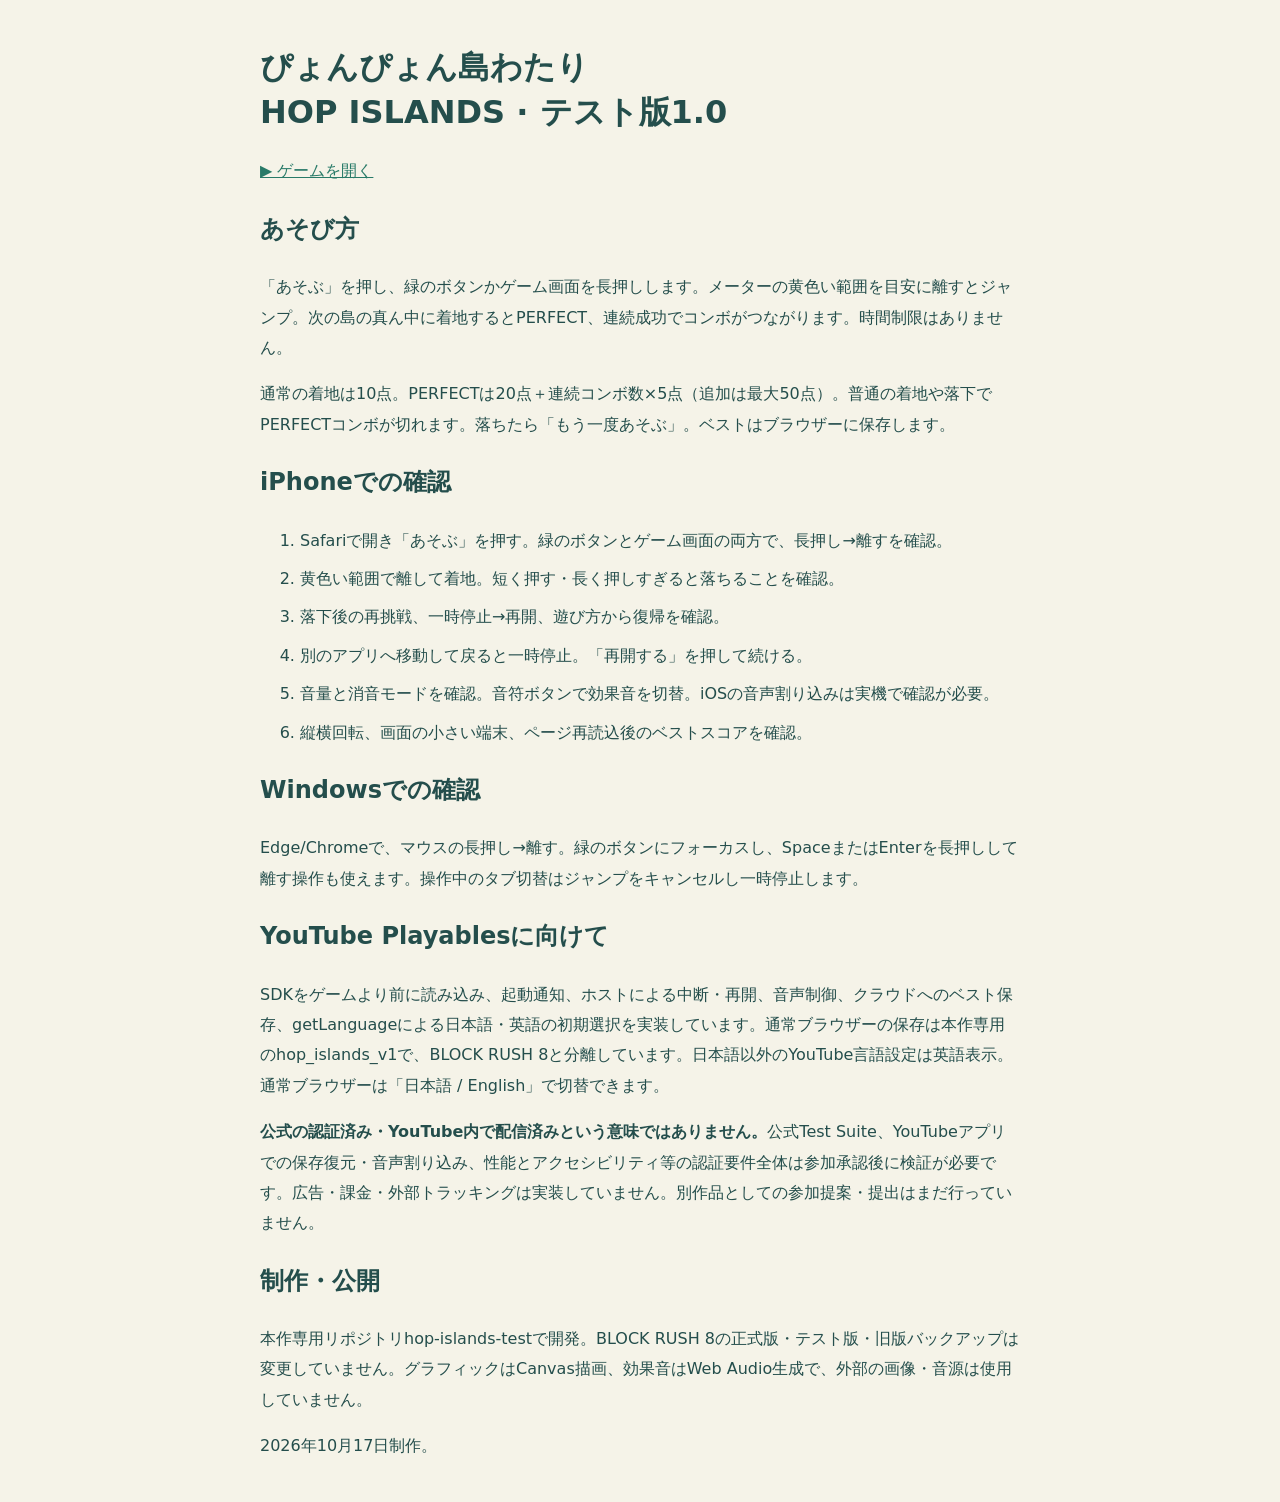
==== GUIDE.html @ eb9b7465 "Add playable Hop Islands prototype with mobile hold-and-release controls" ====
<!doctype html><html lang="ja"><meta charset="utf-8"><meta name="viewport" content="width=device-width,initial-scale=1"><title>ぴょんぴょん島わたり — テストガイド</title><style>body{max-width:760px;padding:24px;margin:auto;background:#f5f3e8;color:#244e4c;font:16px/1.9 system-ui}h1{line-height:1.4}a{color:#287a68}li{margin-bottom:8px}</style><h1>ぴょんぴょん島わたり<br>HOP ISLANDS · テスト版1.0</h1><p><a href="index.html">▶ ゲームを開く</a></p><h2>あそび方</h2><p>「あそぶ」を押し、緑のボタンかゲーム画面を長押しします。メーターの黄色い範囲を目安に離すとジャンプ。次の島の真ん中に着地するとPERFECT、連続成功でコンボがつながります。時間制限はありません。</p><p>通常の着地は10点。PERFECTは20点＋連続コンボ数×5点（追加は最大50点）。普通の着地や落下でPERFECTコンボが切れます。落ちたら「もう一度あそぶ」。ベストはブラウザーに保存します。</p><h2>iPhoneでの確認</h2><ol><li>Safariで開き「あそぶ」を押す。緑のボタンとゲーム画面の両方で、長押し→離すを確認。</li><li>黄色い範囲で離して着地。短く押す・長く押しすぎると落ちることを確認。</li><li>落下後の再挑戦、一時停止→再開、遊び方から復帰を確認。</li><li>別のアプリへ移動して戻ると一時停止。「再開する」を押して続ける。</li><li>音量と消音モードを確認。音符ボタンで効果音を切替。iOSの音声割り込みは実機で確認が必要。</li><li>縦横回転、画面の小さい端末、ページ再読込後のベストスコアを確認。</li></ol><h2>Windowsでの確認</h2><p>Edge/Chromeで、マウスの長押し→離す。緑のボタンにフォーカスし、SpaceまたはEnterを長押しして離す操作も使えます。操作中のタブ切替はジャンプをキャンセルし一時停止します。</p><h2>YouTube Playablesに向けて</h2><p>SDKをゲームより前に読み込み、起動通知、ホストによる中断・再開、音声制御、クラウドへのベスト保存、getLanguageによる日本語・英語の初期選択を実装しています。通常ブラウザーの保存は本作専用のhop_islands_v1で、BLOCK RUSH 8と分離しています。日本語以外のYouTube言語設定は英語表示。通常ブラウザーは「日本語 / English」で切替できます。</p><p><b>公式の認証済み・YouTube内で配信済みという意味ではありません。</b>公式Test Suite、YouTubeアプリでの保存復元・音声割り込み、性能とアクセシビリティ等の認証要件全体は参加承認後に検証が必要です。広告・課金・外部トラッキングは実装していません。別作品としての参加提案・提出はまだ行っていません。</p><h2>制作・公開</h2><p>本作専用リポジトリhop-islands-testで開発。BLOCK RUSH 8の正式版・テスト版・旧版バックアップは変更していません。グラフィックはCanvas描画、効果音はWeb Audio生成で、外部の画像・音源は使用していません。</p><p>2026年10月17日制作。</p></html>
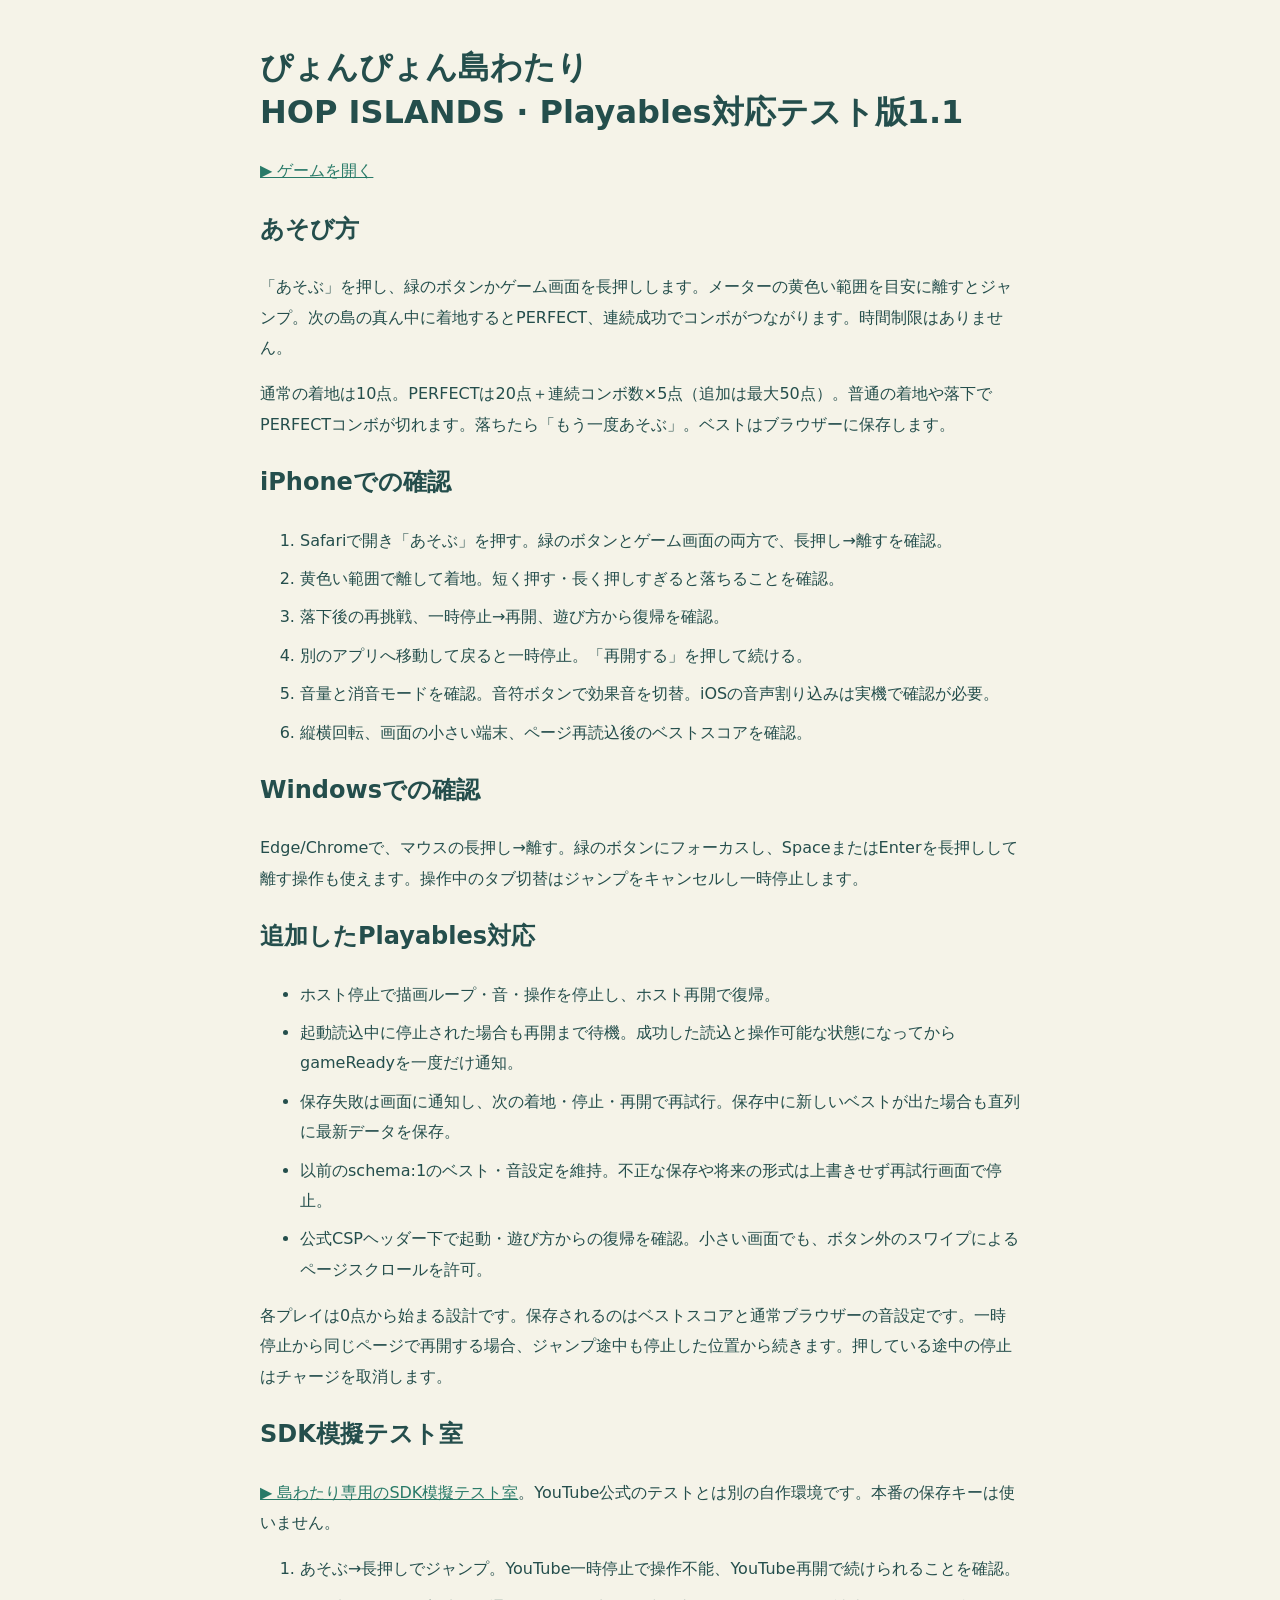
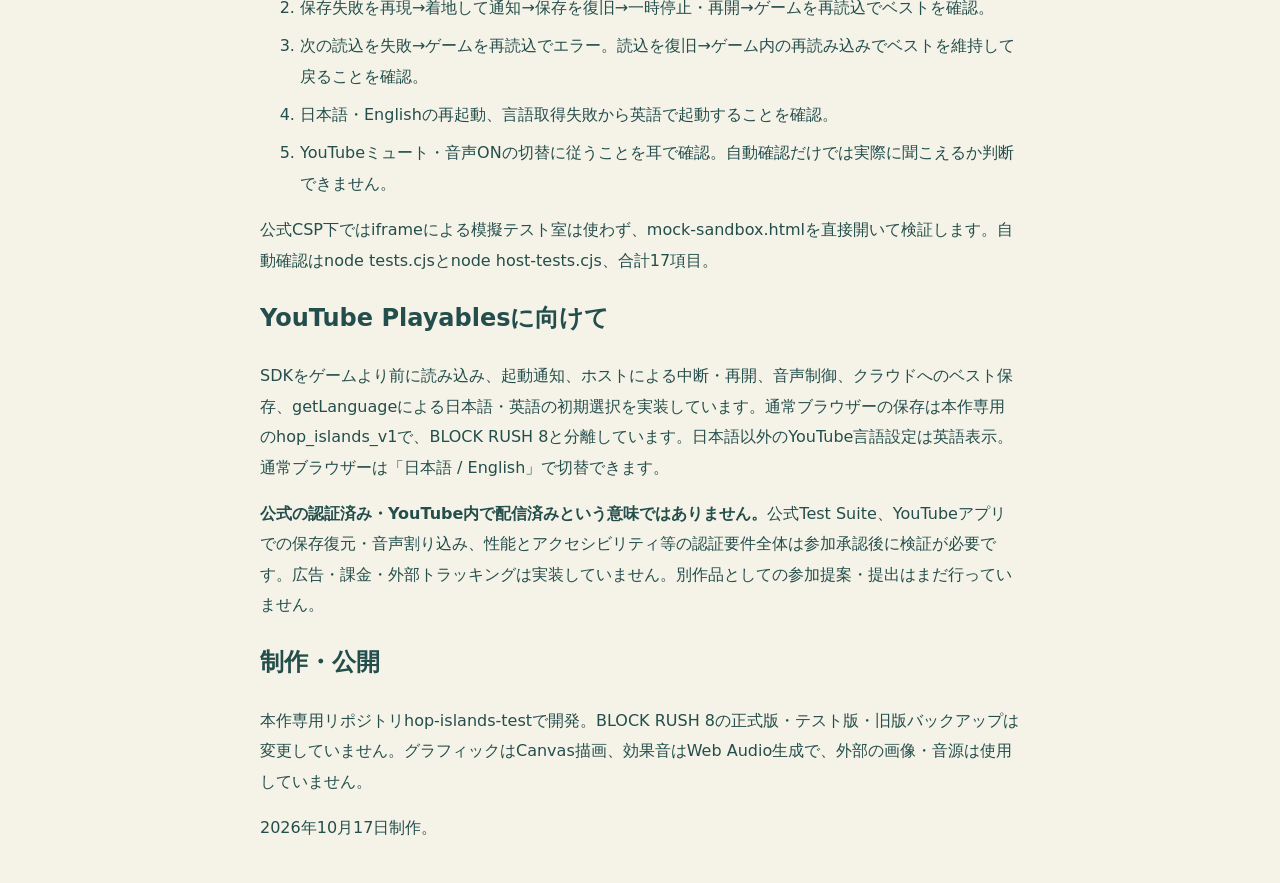
==== commit d8f13cbc: "Harden Playables pause, readiness and cloud saves; add SDK test lab" ====
--- a/GUIDE.html
+++ b/GUIDE.html
@@ -1 +1,3 @@
-<!doctype html><html lang="ja"><meta charset="utf-8"><meta name="viewport" content="width=device-width,initial-scale=1"><title>ぴょんぴょん島わたり — テストガイド</title><style>body{max-width:760px;padding:24px;margin:auto;background:#f5f3e8;color:#244e4c;font:16px/1.9 system-ui}h1{line-height:1.4}a{color:#287a68}li{margin-bottom:8px}</style><h1>ぴょんぴょん島わたり<br>HOP ISLANDS · テスト版1.0</h1><p><a href="index.html">▶ ゲームを開く</a></p><h2>あそび方</h2><p>「あそぶ」を押し、緑のボタンかゲーム画面を長押しします。メーターの黄色い範囲を目安に離すとジャンプ。次の島の真ん中に着地するとPERFECT、連続成功でコンボがつながります。時間制限はありません。</p><p>通常の着地は10点。PERFECTは20点＋連続コンボ数×5点（追加は最大50点）。普通の着地や落下でPERFECTコンボが切れます。落ちたら「もう一度あそぶ」。ベストはブラウザーに保存します。</p><h2>iPhoneでの確認</h2><ol><li>Safariで開き「あそぶ」を押す。緑のボタンとゲーム画面の両方で、長押し→離すを確認。</li><li>黄色い範囲で離して着地。短く押す・長く押しすぎると落ちることを確認。</li><li>落下後の再挑戦、一時停止→再開、遊び方から復帰を確認。</li><li>別のアプリへ移動して戻ると一時停止。「再開する」を押して続ける。</li><li>音量と消音モードを確認。音符ボタンで効果音を切替。iOSの音声割り込みは実機で確認が必要。</li><li>縦横回転、画面の小さい端末、ページ再読込後のベストスコアを確認。</li></ol><h2>Windowsでの確認</h2><p>Edge/Chromeで、マウスの長押し→離す。緑のボタンにフォーカスし、SpaceまたはEnterを長押しして離す操作も使えます。操作中のタブ切替はジャンプをキャンセルし一時停止します。</p><h2>YouTube Playablesに向けて</h2><p>SDKをゲームより前に読み込み、起動通知、ホストによる中断・再開、音声制御、クラウドへのベスト保存、getLanguageによる日本語・英語の初期選択を実装しています。通常ブラウザーの保存は本作専用のhop_islands_v1で、BLOCK RUSH 8と分離しています。日本語以外のYouTube言語設定は英語表示。通常ブラウザーは「日本語 / English」で切替できます。</p><p><b>公式の認証済み・YouTube内で配信済みという意味ではありません。</b>公式Test Suite、YouTubeアプリでの保存復元・音声割り込み、性能とアクセシビリティ等の認証要件全体は参加承認後に検証が必要です。広告・課金・外部トラッキングは実装していません。別作品としての参加提案・提出はまだ行っていません。</p><h2>制作・公開</h2><p>本作専用リポジトリhop-islands-testで開発。BLOCK RUSH 8の正式版・テスト版・旧版バックアップは変更していません。グラフィックはCanvas描画、効果音はWeb Audio生成で、外部の画像・音源は使用していません。</p><p>2026年10月17日制作。</p></html>
+<!doctype html><html lang="ja"><meta charset="utf-8"><meta name="viewport" content="width=device-width,initial-scale=1"><title>ぴょんぴょん島わたり — テストガイド</title><style>body{max-width:760px;padding:24px;margin:auto;background:#f5f3e8;color:#244e4c;font:16px/1.9 system-ui}h1{line-height:1.4}a{color:#287a68}li{margin-bottom:8px}</style><h1>ぴょんぴょん島わたり<br>HOP ISLANDS · Playables対応テスト版1.1</h1><p><a href="index.html">▶ ゲームを開く</a></p><h2>あそび方</h2><p>「あそぶ」を押し、緑のボタンかゲーム画面を長押しします。メーターの黄色い範囲を目安に離すとジャンプ。次の島の真ん中に着地するとPERFECT、連続成功でコンボがつながります。時間制限はありません。</p><p>通常の着地は10点。PERFECTは20点＋連続コンボ数×5点（追加は最大50点）。普通の着地や落下でPERFECTコンボが切れます。落ちたら「もう一度あそぶ」。ベストはブラウザーに保存します。</p><h2>iPhoneでの確認</h2><ol><li>Safariで開き「あそぶ」を押す。緑のボタンとゲーム画面の両方で、長押し→離すを確認。</li><li>黄色い範囲で離して着地。短く押す・長く押しすぎると落ちることを確認。</li><li>落下後の再挑戦、一時停止→再開、遊び方から復帰を確認。</li><li>別のアプリへ移動して戻ると一時停止。「再開する」を押して続ける。</li><li>音量と消音モードを確認。音符ボタンで効果音を切替。iOSの音声割り込みは実機で確認が必要。</li><li>縦横回転、画面の小さい端末、ページ再読込後のベストスコアを確認。</li></ol><h2>Windowsでの確認</h2><p>Edge/Chromeで、マウスの長押し→離す。緑のボタンにフォーカスし、SpaceまたはEnterを長押しして離す操作も使えます。操作中のタブ切替はジャンプをキャンセルし一時停止します。</p><h2>追加したPlayables対応</h2><ul><li>ホスト停止で描画ループ・音・操作を停止し、ホスト再開で復帰。</li><li>起動読込中に停止された場合も再開まで待機。成功した読込と操作可能な状態になってからgameReadyを一度だけ通知。</li><li>保存失敗は画面に通知し、次の着地・停止・再開で再試行。保存中に新しいベストが出た場合も直列に最新データを保存。</li><li>以前のschema:1のベスト・音設定を維持。不正な保存や将来の形式は上書きせず再試行画面で停止。</li><li>公式CSPヘッダー下で起動・遊び方からの復帰を確認。小さい画面でも、ボタン外のスワイプによるページスクロールを許可。</li></ul><p>各プレイは0点から始まる設計です。保存されるのはベストスコアと通常ブラウザーの音設定です。一時停止から同じページで再開する場合、ジャンプ途中も停止した位置から続きます。押している途中の停止はチャージを取消します。</p><h2>SDK模擬テスト室</h2><p><a href="sdk-lab.html">▶ 島わたり専用のSDK模擬テスト室</a>。YouTube公式のテストとは別の自作環境です。本番の保存キーは使いません。</p><ol><li>あそぶ→長押しでジャンプ。YouTube一時停止で操作不能、YouTube再開で続けられることを確認。</li><li>保存失敗を再現→着地して通知→保存を復旧→一時停止・再開→ゲームを再読込でベストを確認。</li><li>次の読込を失敗→ゲームを再読込でエラー。読込を復旧→ゲーム内の再読み込みでベストを維持して戻ることを確認。</li><li>日本語・Englishの再起動、言語取得失敗から英語で起動することを確認。</li><li>YouTubeミュート・音声ONの切替に従うことを耳で確認。自動確認だけでは実際に聞こえるか判断できません。</li></ol><p>公式CSP下ではiframeによる模擬テスト室は使わず、mock-sandbox.htmlを直接開いて検証します。自動確認はnode tests.cjsとnode host-tests.cjs、合計17項目。</p><h2>YouTube Playablesに向けて</h2><p>SDKをゲームより前に読み込み、起動通知、ホストによる中断・再開、音声制御、クラウドへのベスト保存、getLanguageによる日本語・英語の初期選択を実装しています。通常ブラウザーの保存は本作専用のhop_islands_v1で、BLOCK RUSH 8と分離しています。日本語以外のYouTube言語設定は英語表示。通常ブラウザーは「日本語 / English」で切替できます。</p><p><b>公式の認証済み・YouTube内で配信済みという意味ではありません。</b>公式Test Suite、YouTubeアプリでの保存復元・音声割り込み、性能とアクセシビリティ等の認証要件全体は参加承認後に検証が必要です。広告・課金・外部トラッキングは実装していません。別作品としての参加提案・提出はまだ行っていません。</p><h2>制作・公開</h2><p>本作専用リポジトリhop-islands-testで開発。BLOCK RUSH 8の正式版・テスト版・旧版バックアップは変更していません。グラフィックはCanvas描画、効果音はWeb Audio生成で、外部の画像・音源は使用していません。</p><p>2026年10月17日制作。</p></html>
+
+
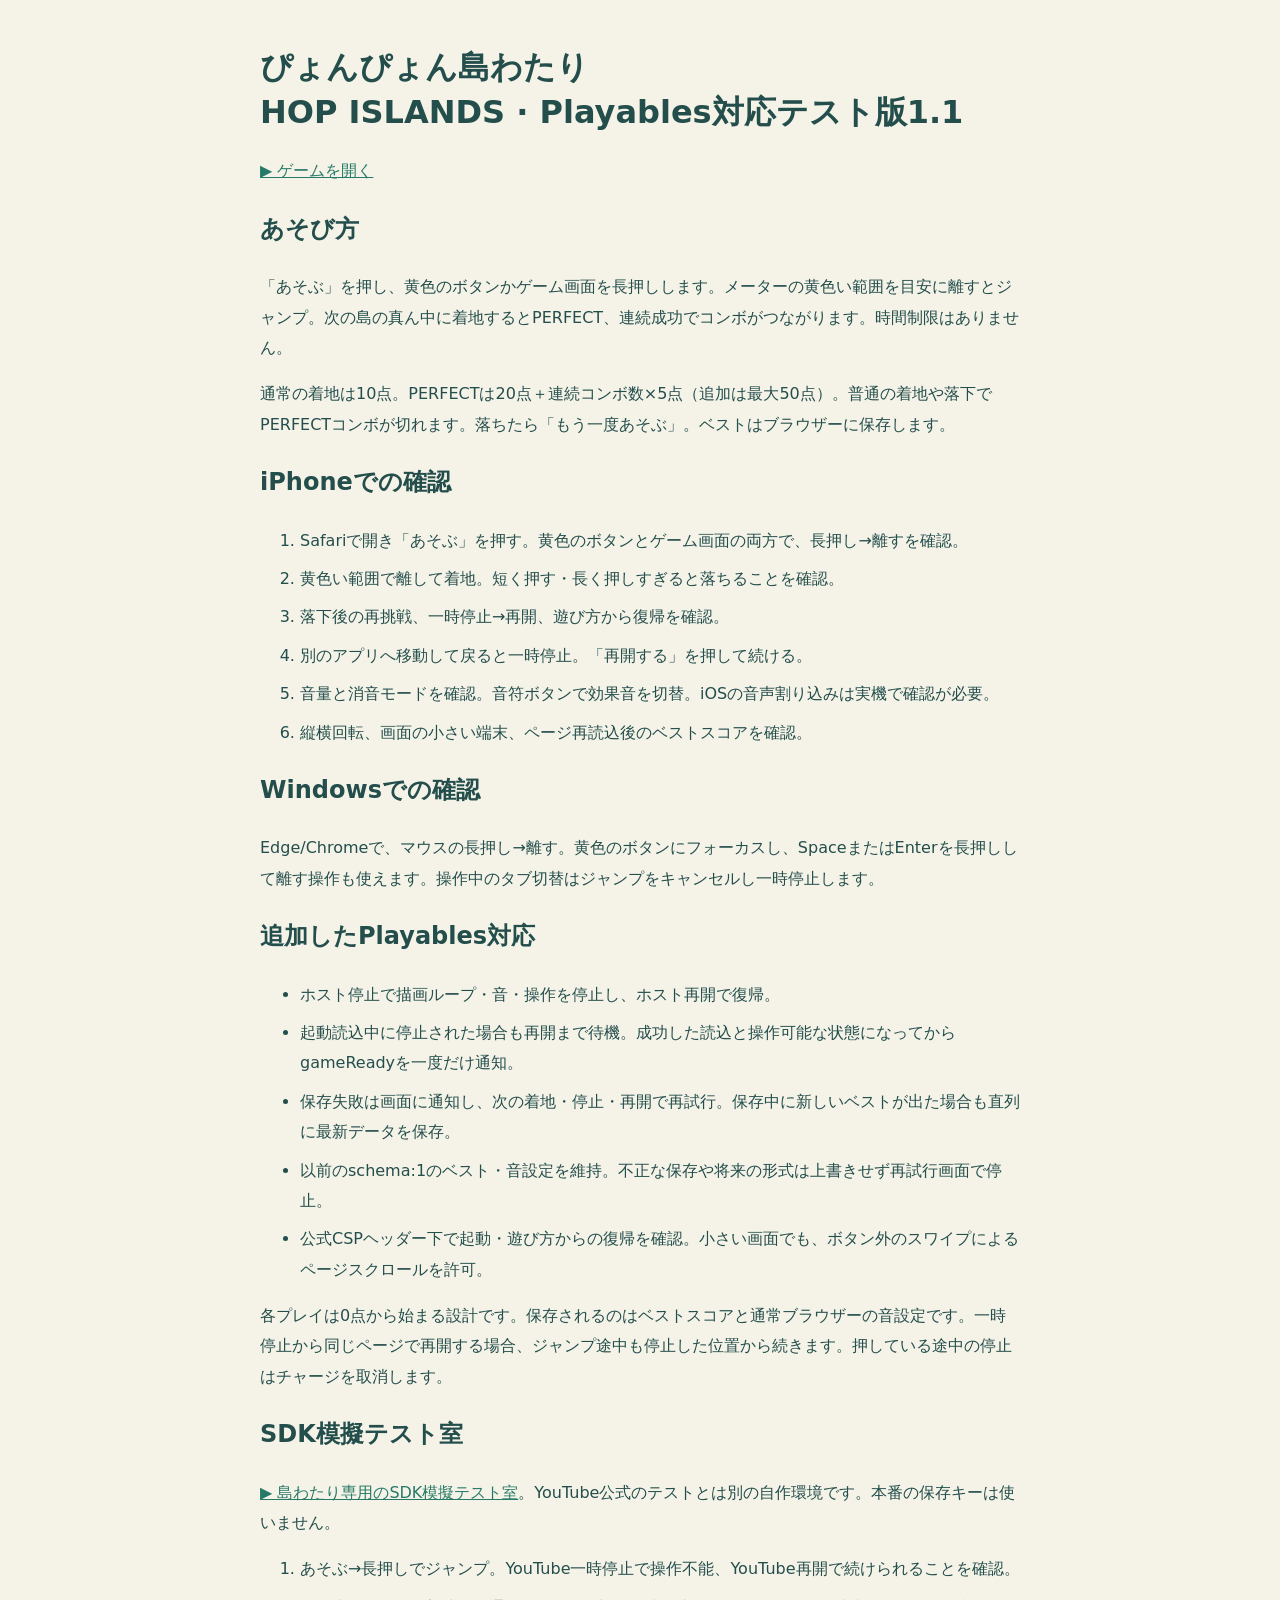
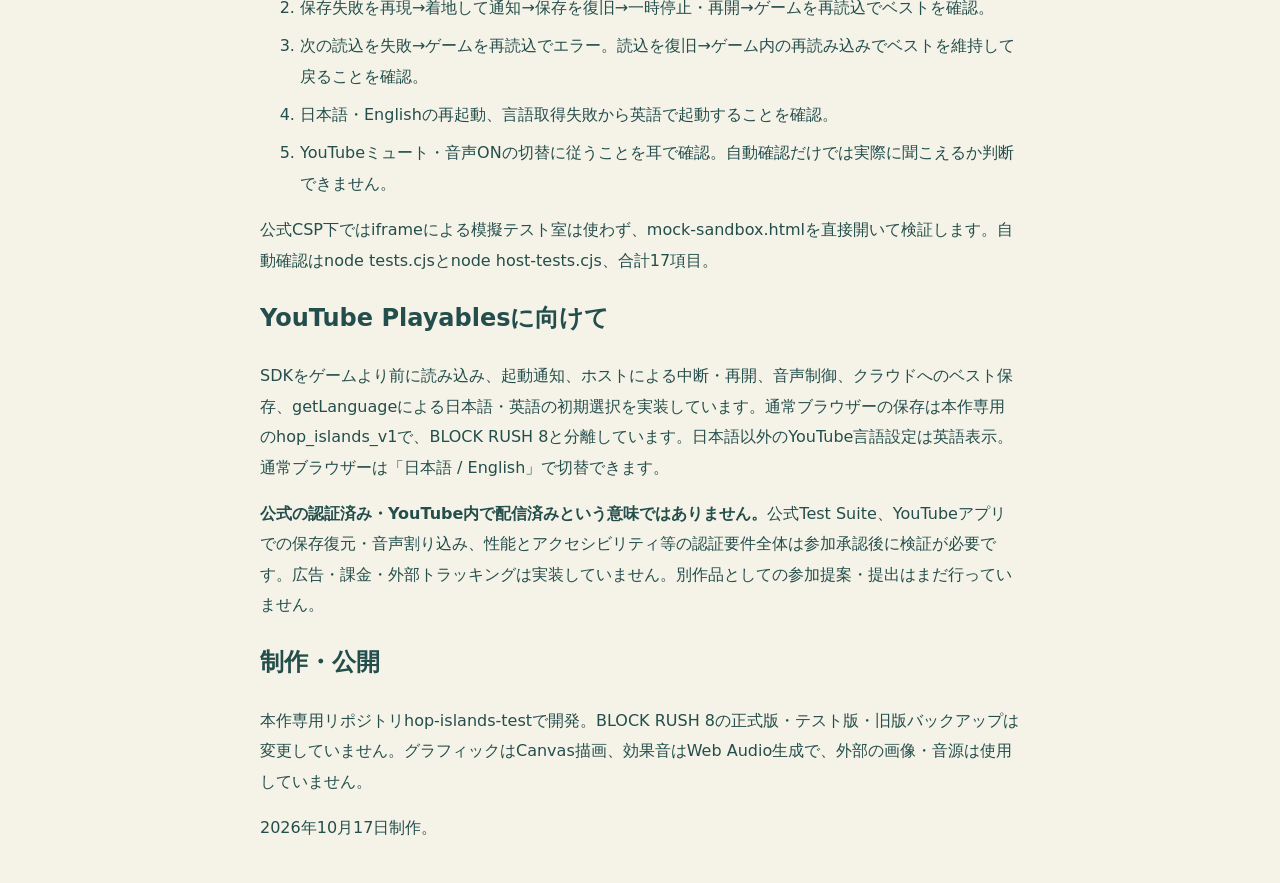
==== commit 0e356f92: "Bright pop visuals and sparkling sound effects" ====
--- a/GUIDE.html
+++ b/GUIDE.html
@@ -1,3 +1,3 @@
-<!doctype html><html lang="ja"><meta charset="utf-8"><meta name="viewport" content="width=device-width,initial-scale=1"><title>ぴょんぴょん島わたり — テストガイド</title><style>body{max-width:760px;padding:24px;margin:auto;background:#f5f3e8;color:#244e4c;font:16px/1.9 system-ui}h1{line-height:1.4}a{color:#287a68}li{margin-bottom:8px}</style><h1>ぴょんぴょん島わたり<br>HOP ISLANDS · Playables対応テスト版1.1</h1><p><a href="index.html">▶ ゲームを開く</a></p><h2>あそび方</h2><p>「あそぶ」を押し、緑のボタンかゲーム画面を長押しします。メーターの黄色い範囲を目安に離すとジャンプ。次の島の真ん中に着地するとPERFECT、連続成功でコンボがつながります。時間制限はありません。</p><p>通常の着地は10点。PERFECTは20点＋連続コンボ数×5点（追加は最大50点）。普通の着地や落下でPERFECTコンボが切れます。落ちたら「もう一度あそぶ」。ベストはブラウザーに保存します。</p><h2>iPhoneでの確認</h2><ol><li>Safariで開き「あそぶ」を押す。緑のボタンとゲーム画面の両方で、長押し→離すを確認。</li><li>黄色い範囲で離して着地。短く押す・長く押しすぎると落ちることを確認。</li><li>落下後の再挑戦、一時停止→再開、遊び方から復帰を確認。</li><li>別のアプリへ移動して戻ると一時停止。「再開する」を押して続ける。</li><li>音量と消音モードを確認。音符ボタンで効果音を切替。iOSの音声割り込みは実機で確認が必要。</li><li>縦横回転、画面の小さい端末、ページ再読込後のベストスコアを確認。</li></ol><h2>Windowsでの確認</h2><p>Edge/Chromeで、マウスの長押し→離す。緑のボタンにフォーカスし、SpaceまたはEnterを長押しして離す操作も使えます。操作中のタブ切替はジャンプをキャンセルし一時停止します。</p><h2>追加したPlayables対応</h2><ul><li>ホスト停止で描画ループ・音・操作を停止し、ホスト再開で復帰。</li><li>起動読込中に停止された場合も再開まで待機。成功した読込と操作可能な状態になってからgameReadyを一度だけ通知。</li><li>保存失敗は画面に通知し、次の着地・停止・再開で再試行。保存中に新しいベストが出た場合も直列に最新データを保存。</li><li>以前のschema:1のベスト・音設定を維持。不正な保存や将来の形式は上書きせず再試行画面で停止。</li><li>公式CSPヘッダー下で起動・遊び方からの復帰を確認。小さい画面でも、ボタン外のスワイプによるページスクロールを許可。</li></ul><p>各プレイは0点から始まる設計です。保存されるのはベストスコアと通常ブラウザーの音設定です。一時停止から同じページで再開する場合、ジャンプ途中も停止した位置から続きます。押している途中の停止はチャージを取消します。</p><h2>SDK模擬テスト室</h2><p><a href="sdk-lab.html">▶ 島わたり専用のSDK模擬テスト室</a>。YouTube公式のテストとは別の自作環境です。本番の保存キーは使いません。</p><ol><li>あそぶ→長押しでジャンプ。YouTube一時停止で操作不能、YouTube再開で続けられることを確認。</li><li>保存失敗を再現→着地して通知→保存を復旧→一時停止・再開→ゲームを再読込でベストを確認。</li><li>次の読込を失敗→ゲームを再読込でエラー。読込を復旧→ゲーム内の再読み込みでベストを維持して戻ることを確認。</li><li>日本語・Englishの再起動、言語取得失敗から英語で起動することを確認。</li><li>YouTubeミュート・音声ONの切替に従うことを耳で確認。自動確認だけでは実際に聞こえるか判断できません。</li></ol><p>公式CSP下ではiframeによる模擬テスト室は使わず、mock-sandbox.htmlを直接開いて検証します。自動確認はnode tests.cjsとnode host-tests.cjs、合計17項目。</p><h2>YouTube Playablesに向けて</h2><p>SDKをゲームより前に読み込み、起動通知、ホストによる中断・再開、音声制御、クラウドへのベスト保存、getLanguageによる日本語・英語の初期選択を実装しています。通常ブラウザーの保存は本作専用のhop_islands_v1で、BLOCK RUSH 8と分離しています。日本語以外のYouTube言語設定は英語表示。通常ブラウザーは「日本語 / English」で切替できます。</p><p><b>公式の認証済み・YouTube内で配信済みという意味ではありません。</b>公式Test Suite、YouTubeアプリでの保存復元・音声割り込み、性能とアクセシビリティ等の認証要件全体は参加承認後に検証が必要です。広告・課金・外部トラッキングは実装していません。別作品としての参加提案・提出はまだ行っていません。</p><h2>制作・公開</h2><p>本作専用リポジトリhop-islands-testで開発。BLOCK RUSH 8の正式版・テスト版・旧版バックアップは変更していません。グラフィックはCanvas描画、効果音はWeb Audio生成で、外部の画像・音源は使用していません。</p><p>2026年10月17日制作。</p></html>
+<!doctype html><html lang="ja"><meta charset="utf-8"><meta name="viewport" content="width=device-width,initial-scale=1"><title>ぴょんぴょん島わたり — テストガイド</title><style>body{max-width:760px;padding:24px;margin:auto;background:#f5f3e8;color:#244e4c;font:16px/1.9 system-ui}h1{line-height:1.4}a{color:#287a68}li{margin-bottom:8px}</style><h1>ぴょんぴょん島わたり<br>HOP ISLANDS · Playables対応テスト版1.1</h1><p><a href="index.html">▶ ゲームを開く</a></p><h2>あそび方</h2><p>「あそぶ」を押し、黄色のボタンかゲーム画面を長押しします。メーターの黄色い範囲を目安に離すとジャンプ。次の島の真ん中に着地するとPERFECT、連続成功でコンボがつながります。時間制限はありません。</p><p>通常の着地は10点。PERFECTは20点＋連続コンボ数×5点（追加は最大50点）。普通の着地や落下でPERFECTコンボが切れます。落ちたら「もう一度あそぶ」。ベストはブラウザーに保存します。</p><h2>iPhoneでの確認</h2><ol><li>Safariで開き「あそぶ」を押す。黄色のボタンとゲーム画面の両方で、長押し→離すを確認。</li><li>黄色い範囲で離して着地。短く押す・長く押しすぎると落ちることを確認。</li><li>落下後の再挑戦、一時停止→再開、遊び方から復帰を確認。</li><li>別のアプリへ移動して戻ると一時停止。「再開する」を押して続ける。</li><li>音量と消音モードを確認。音符ボタンで効果音を切替。iOSの音声割り込みは実機で確認が必要。</li><li>縦横回転、画面の小さい端末、ページ再読込後のベストスコアを確認。</li></ol><h2>Windowsでの確認</h2><p>Edge/Chromeで、マウスの長押し→離す。黄色のボタンにフォーカスし、SpaceまたはEnterを長押しして離す操作も使えます。操作中のタブ切替はジャンプをキャンセルし一時停止します。</p><h2>追加したPlayables対応</h2><ul><li>ホスト停止で描画ループ・音・操作を停止し、ホスト再開で復帰。</li><li>起動読込中に停止された場合も再開まで待機。成功した読込と操作可能な状態になってからgameReadyを一度だけ通知。</li><li>保存失敗は画面に通知し、次の着地・停止・再開で再試行。保存中に新しいベストが出た場合も直列に最新データを保存。</li><li>以前のschema:1のベスト・音設定を維持。不正な保存や将来の形式は上書きせず再試行画面で停止。</li><li>公式CSPヘッダー下で起動・遊び方からの復帰を確認。小さい画面でも、ボタン外のスワイプによるページスクロールを許可。</li></ul><p>各プレイは0点から始まる設計です。保存されるのはベストスコアと通常ブラウザーの音設定です。一時停止から同じページで再開する場合、ジャンプ途中も停止した位置から続きます。押している途中の停止はチャージを取消します。</p><h2>SDK模擬テスト室</h2><p><a href="sdk-lab.html">▶ 島わたり専用のSDK模擬テスト室</a>。YouTube公式のテストとは別の自作環境です。本番の保存キーは使いません。</p><ol><li>あそぶ→長押しでジャンプ。YouTube一時停止で操作不能、YouTube再開で続けられることを確認。</li><li>保存失敗を再現→着地して通知→保存を復旧→一時停止・再開→ゲームを再読込でベストを確認。</li><li>次の読込を失敗→ゲームを再読込でエラー。読込を復旧→ゲーム内の再読み込みでベストを維持して戻ることを確認。</li><li>日本語・Englishの再起動、言語取得失敗から英語で起動することを確認。</li><li>YouTubeミュート・音声ONの切替に従うことを耳で確認。自動確認だけでは実際に聞こえるか判断できません。</li></ol><p>公式CSP下ではiframeによる模擬テスト室は使わず、mock-sandbox.htmlを直接開いて検証します。自動確認はnode tests.cjsとnode host-tests.cjs、合計17項目。</p><h2>YouTube Playablesに向けて</h2><p>SDKをゲームより前に読み込み、起動通知、ホストによる中断・再開、音声制御、クラウドへのベスト保存、getLanguageによる日本語・英語の初期選択を実装しています。通常ブラウザーの保存は本作専用のhop_islands_v1で、BLOCK RUSH 8と分離しています。日本語以外のYouTube言語設定は英語表示。通常ブラウザーは「日本語 / English」で切替できます。</p><p><b>公式の認証済み・YouTube内で配信済みという意味ではありません。</b>公式Test Suite、YouTubeアプリでの保存復元・音声割り込み、性能とアクセシビリティ等の認証要件全体は参加承認後に検証が必要です。広告・課金・外部トラッキングは実装していません。別作品としての参加提案・提出はまだ行っていません。</p><h2>制作・公開</h2><p>本作専用リポジトリhop-islands-testで開発。BLOCK RUSH 8の正式版・テスト版・旧版バックアップは変更していません。グラフィックはCanvas描画、効果音はWeb Audio生成で、外部の画像・音源は使用していません。</p><p>2026年10月17日制作。</p></html>
 
 
